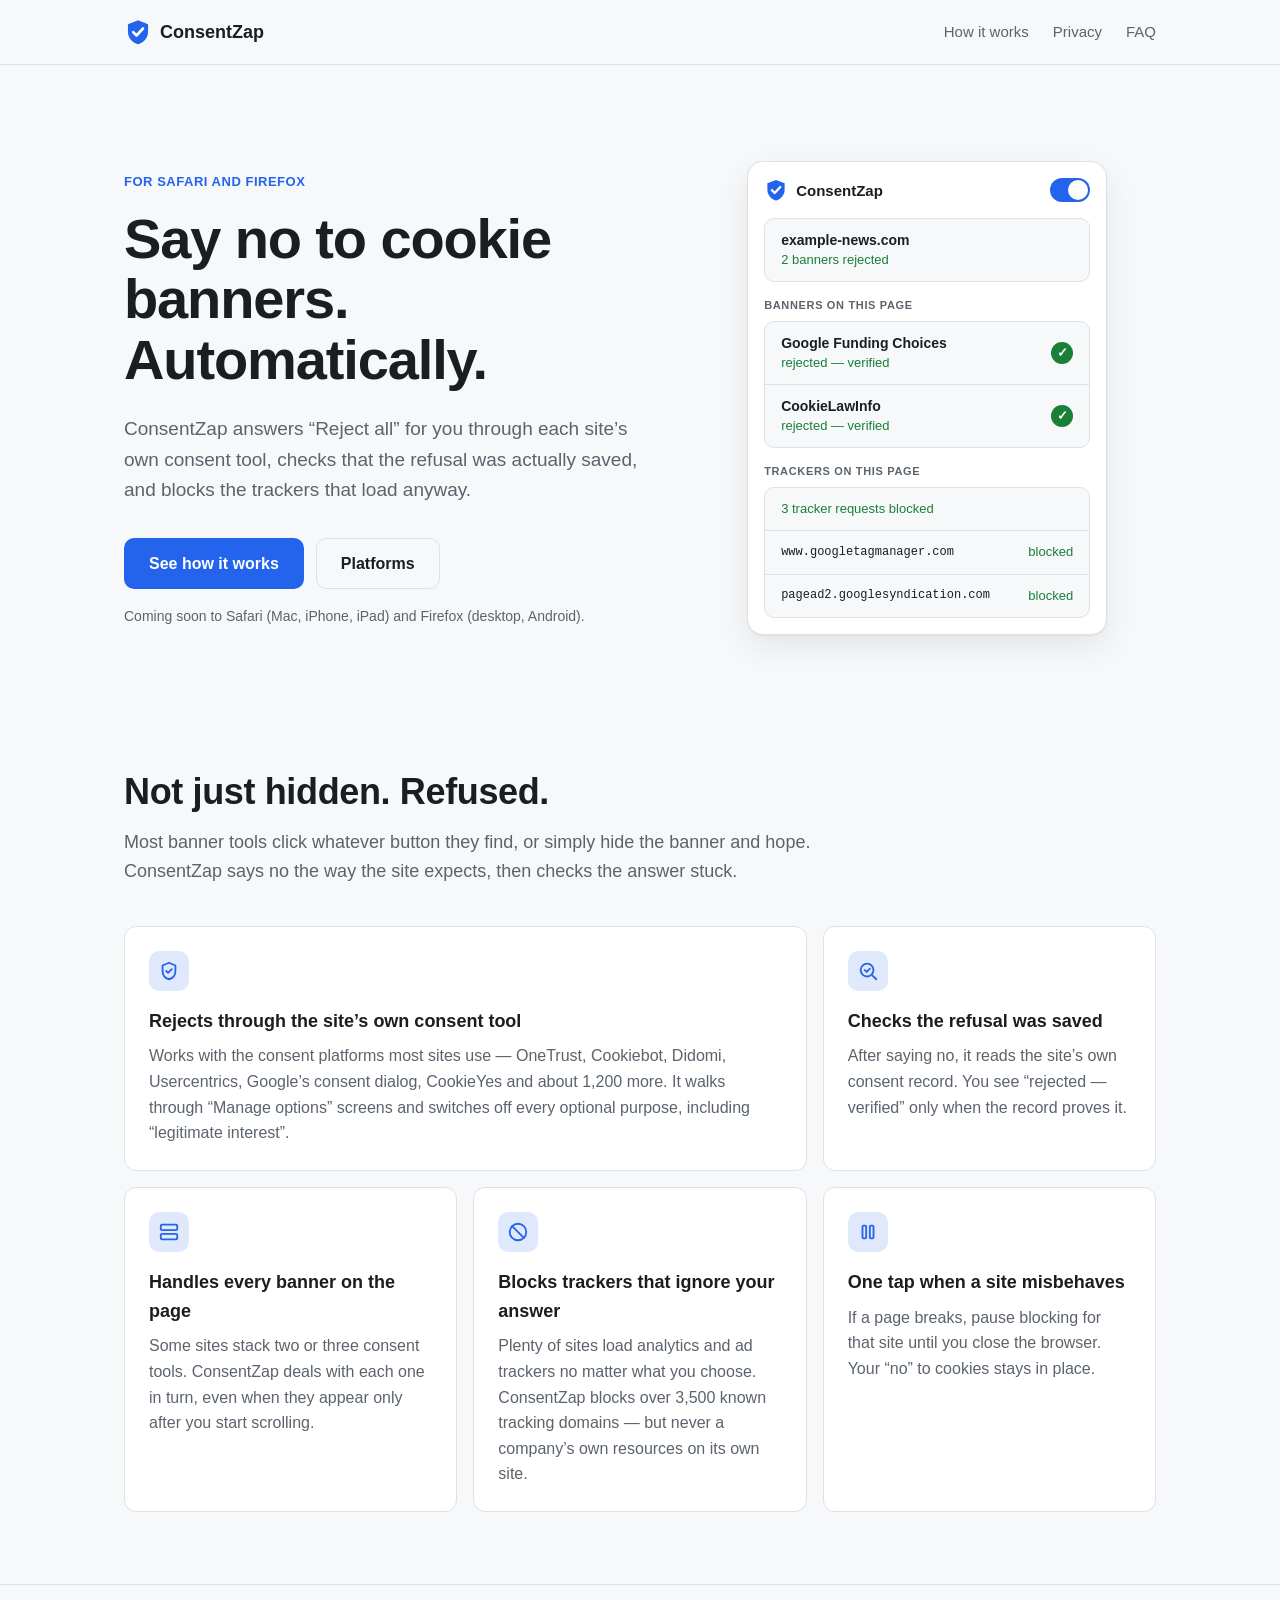
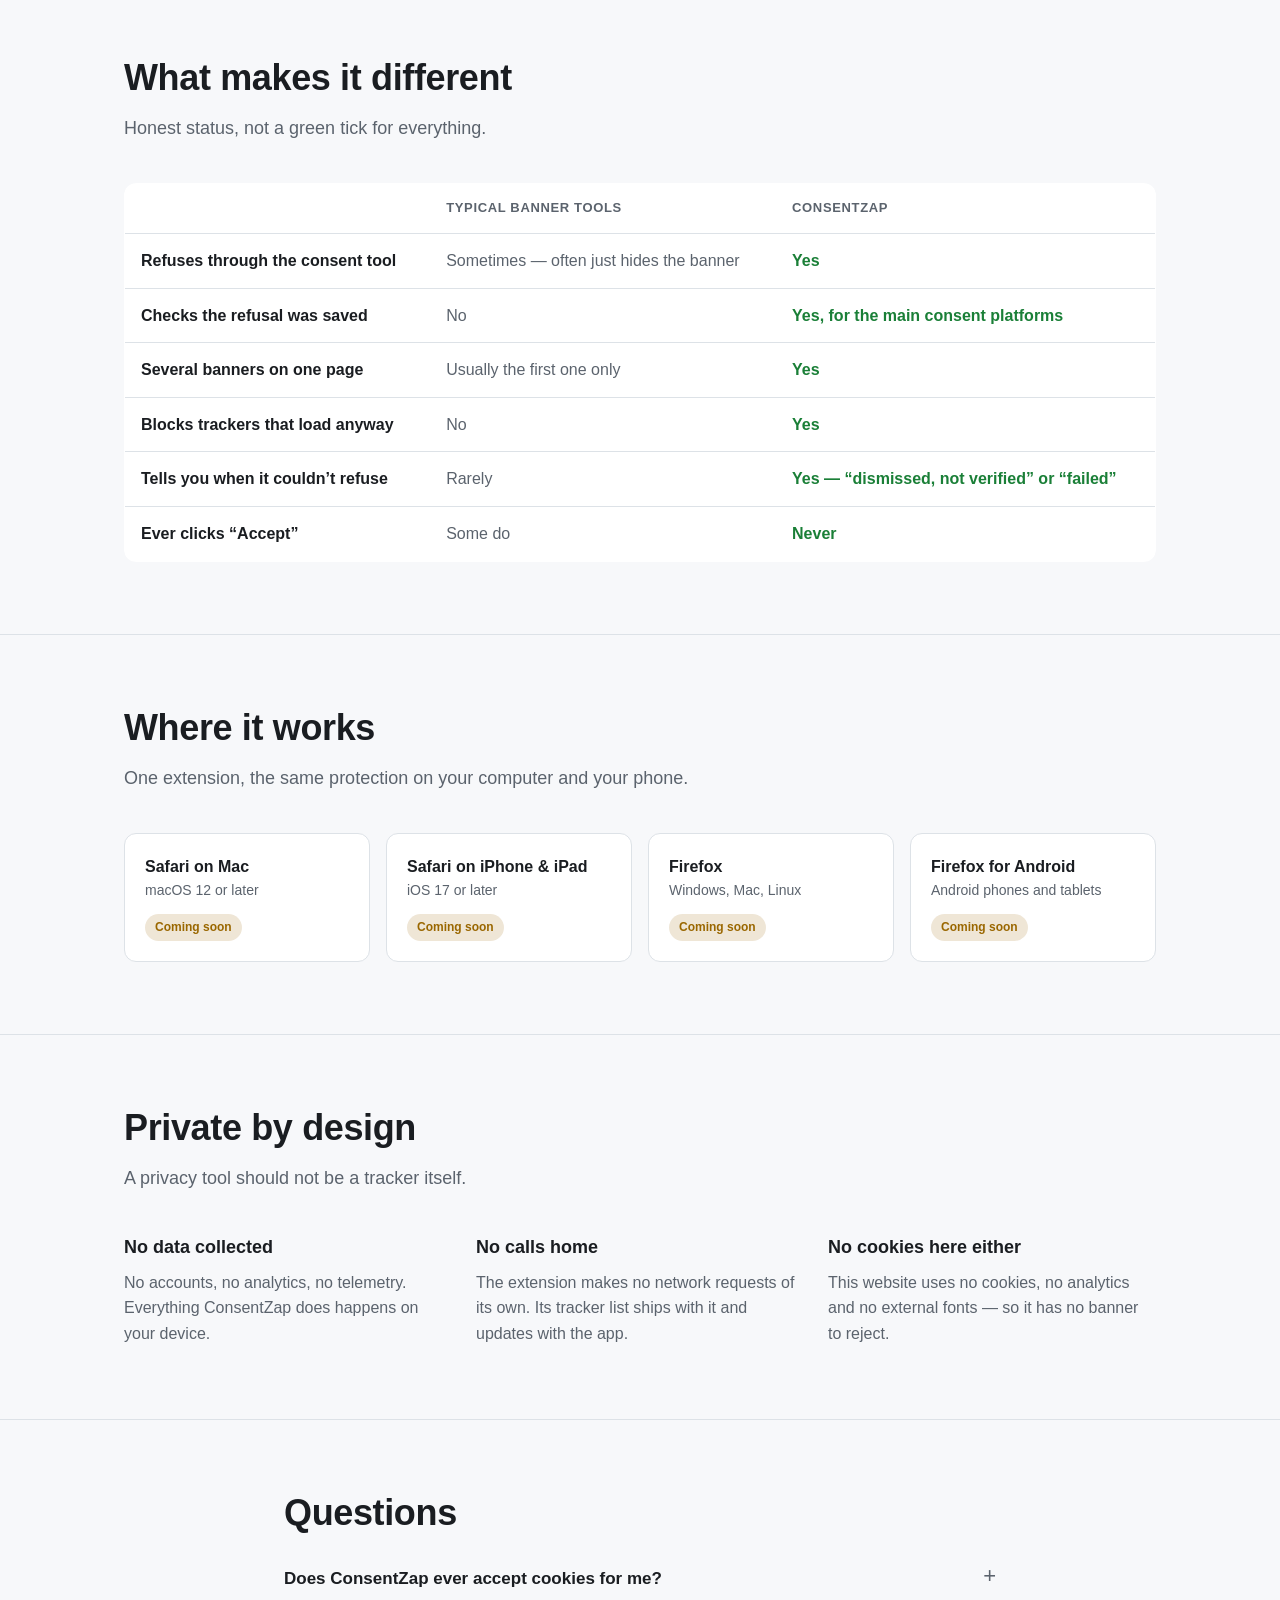
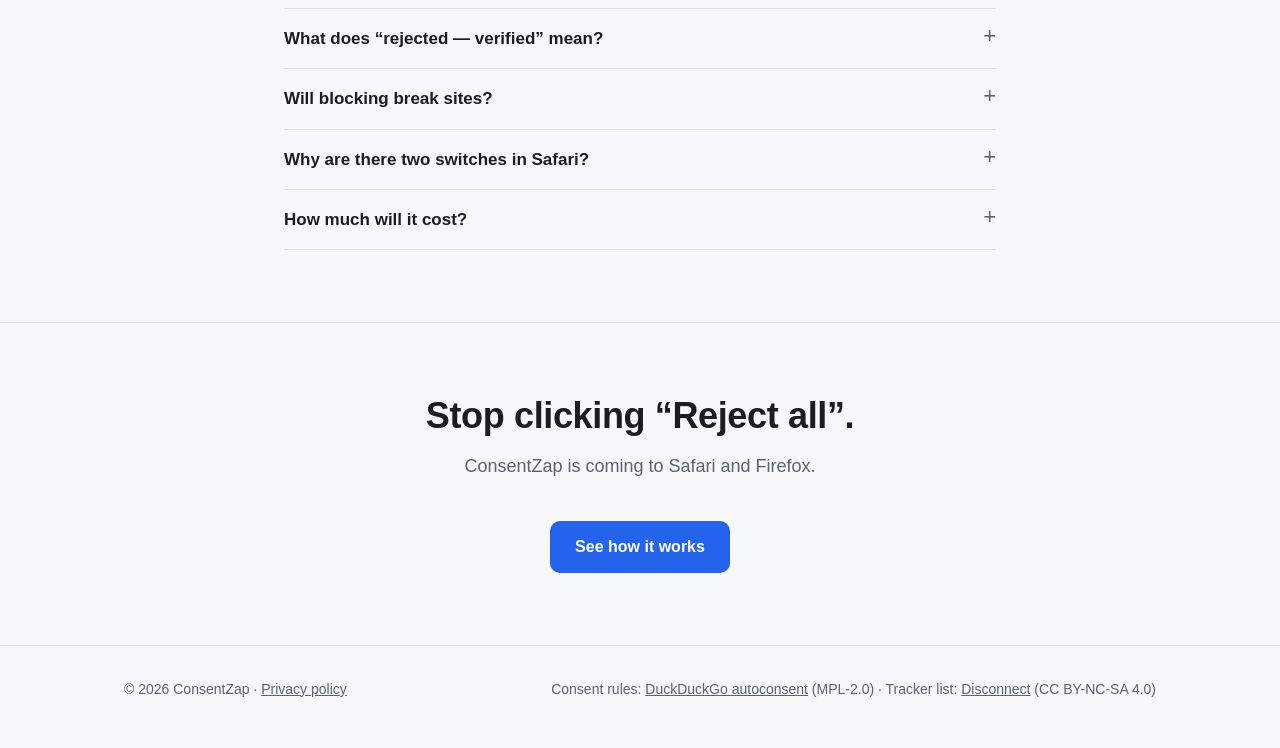
==== index.html @ 4e9bf356 "ConsentZap landing page and privacy policy Co-Authored-By: Claude Opus 5.5 <noreply@anthropic.com>" ====
<!doctype html>
<html lang="en">
<head>
  <meta charset="utf-8">
  <meta name="viewport" content="width=device-width, initial-scale=1">
  <title>ConsentZap — say no to cookie banners, automatically</title>
  <meta name="description" content="ConsentZap rejects cookie-consent banners through each site's own consent tool, checks the refusal was saved, and blocks trackers that load anyway. Safari and Firefox. Collects no data.">
  <meta property="og:title" content="ConsentZap — say no to cookie banners, automatically">
  <meta property="og:description" content="Rejects cookie banners for you, checks the refusal was saved, blocks trackers. No data collected.">
  <meta property="og:url" content="https://consentzap.app/">
  <meta property="og:type" content="website">
  <link rel="icon" href="favicon.svg" type="image/svg+xml">
  <link rel="stylesheet" href="style.css">
</head>
<body>
  <header class="nav">
    <div class="wrap">
      <a class="brand" href="/" aria-label="ConsentZap home">
        <svg viewBox="0 0 32 32" aria-hidden="true"><path d="M16 2.5 4.5 7v8.6c0 7 4.9 12.5 11.5 14.4 6.6-1.9 11.5-7.4 11.5-14.4V7Z" fill="#2463eb"/><path d="m10.5 16.2 3.8 3.8 7.4-8" fill="none" stroke="#fff" stroke-width="3" stroke-linecap="round" stroke-linejoin="round"/></svg>
        ConsentZap
      </a>
      <nav class="nav-links" aria-label="Main">
        <a class="hide-narrow" href="#how">How it works</a>
        <a class="hide-narrow" href="#privacy">Privacy</a>
        <a href="#faq">FAQ</a>
      </nav>
    </div>
  </header>

  <main>
    <div class="hero">
      <div class="wrap">
        <div>
          <p class="eyebrow">For Safari and Firefox</p>
          <h1>Say no to cookie banners. Automatically.</h1>
          <p class="lede">ConsentZap answers “Reject all” for you through each site’s own consent tool, checks that the refusal was actually saved, and blocks the trackers that load anyway.</p>
          <div class="actions">
            <a class="btn btn-primary" href="#how">See how it works</a>
            <a class="btn btn-secondary" href="#platforms">Platforms</a>
          </div>
          <p class="note">Coming soon to Safari (Mac, iPhone, iPad) and Firefox (desktop, Android).</p>
        </div>

        <figure class="mock" aria-label="The ConsentZap popup on a news site">
          <div class="mock-head">
            <svg viewBox="0 0 32 32" width="24" height="24" aria-hidden="true"><path d="M16 2.5 4.5 7v8.6c0 7 4.9 12.5 11.5 14.4 6.6-1.9 11.5-7.4 11.5-14.4V7Z" fill="#2463eb"/><path d="m10.5 16.2 3.8 3.8 7.4-8" fill="none" stroke="#fff" stroke-width="3" stroke-linecap="round" stroke-linejoin="round"/></svg>
            <strong>ConsentZap</strong>
            <span class="switch" aria-hidden="true"></span>
          </div>
          <div class="card"><div class="row"><div class="grow"><div class="t">example-news.com</div><div class="s ok">2 banners rejected</div></div></div></div>
          <p class="label">Banners on this page</p>
          <div class="card">
            <div class="row"><div class="grow"><div class="t">Google Funding Choices</div><div class="s ok">rejected — verified</div></div><span class="check" aria-hidden="true">✓</span></div>
            <div class="row"><div class="grow"><div class="t">CookieLawInfo</div><div class="s ok">rejected — verified</div></div><span class="check" aria-hidden="true">✓</span></div>
          </div>
          <p class="label">Trackers on this page</p>
          <div class="card">
            <div class="row"><div class="grow"><div class="s ok">3 tracker requests blocked</div></div></div>
            <div class="row"><div class="grow host">www.googletagmanager.com</div><span class="s ok">blocked</span></div>
            <div class="row"><div class="grow host">pagead2.googlesyndication.com</div><span class="s ok">blocked</span></div>
          </div>
        </figure>
      </div>
    </div>

    <section id="how">
      <div class="wrap">
        <h2>Not just hidden. Refused.</h2>
        <p class="section-lede">Most banner tools click whatever button they find, or simply hide the banner and hope. ConsentZap says no the way the site expects, then checks the answer stuck.</p>
        <div class="features">
          <article class="feature wide">
            <div class="icon"><svg viewBox="0 0 24 24" fill="none" stroke="currentColor" stroke-width="2" stroke-linecap="round" stroke-linejoin="round" aria-hidden="true"><path d="M9 12l2 2 4-4"/><path d="M12 3l7 3v6c0 4.5-3 8-7 9-4-1-7-4.5-7-9V6z"/></svg></div>
            <h3>Rejects through the site’s own consent tool</h3>
            <p>Works with the consent platforms most sites use — OneTrust, Cookiebot, Didomi, Usercentrics, Google’s consent dialog, CookieYes and about 1,200 more. It walks through “Manage options” screens and switches off every optional purpose, including “legitimate interest”.</p>
          </article>
          <article class="feature">
            <div class="icon"><svg viewBox="0 0 24 24" fill="none" stroke="currentColor" stroke-width="2" stroke-linecap="round" stroke-linejoin="round" aria-hidden="true"><circle cx="11" cy="11" r="7"/><path d="m21 21-4.3-4.3"/><path d="m8.5 11 2 2 3.5-3.5"/></svg></div>
            <h3>Checks the refusal was saved</h3>
            <p>After saying no, it reads the site’s own consent record. You see “rejected — verified” only when the record proves it.</p>
          </article>
          <article class="feature">
            <div class="icon"><svg viewBox="0 0 24 24" fill="none" stroke="currentColor" stroke-width="2" stroke-linecap="round" stroke-linejoin="round" aria-hidden="true"><rect x="3" y="4" width="18" height="6" rx="1.5"/><rect x="3" y="14" width="18" height="6" rx="1.5"/></svg></div>
            <h3>Handles every banner on the page</h3>
            <p>Some sites stack two or three consent tools. ConsentZap deals with each one in turn, even when they appear only after you start scrolling.</p>
          </article>
          <article class="feature">
            <div class="icon"><svg viewBox="0 0 24 24" fill="none" stroke="currentColor" stroke-width="2" stroke-linecap="round" stroke-linejoin="round" aria-hidden="true"><circle cx="12" cy="12" r="9"/><path d="M5.6 5.6l12.8 12.8"/></svg></div>
            <h3>Blocks trackers that ignore your answer</h3>
            <p>Plenty of sites load analytics and ad trackers no matter what you choose. ConsentZap blocks over 3,500 known tracking domains — but never a company’s own resources on its own site.</p>
          </article>
          <article class="feature">
            <div class="icon"><svg viewBox="0 0 24 24" fill="none" stroke="currentColor" stroke-width="2" stroke-linecap="round" stroke-linejoin="round" aria-hidden="true"><rect x="6" y="5" width="4" height="14" rx="1"/><rect x="14" y="5" width="4" height="14" rx="1"/></svg></div>
            <h3>One tap when a site misbehaves</h3>
            <p>If a page breaks, pause blocking for that site until you close the browser. Your “no” to cookies stays in place.</p>
          </article>
        </div>
      </div>
    </section>

    <section>
      <div class="wrap">
        <h2>What makes it different</h2>
        <p class="section-lede">Honest status, not a green tick for everything.</p>
        <div class="compare-wrap">
          <table class="compare">
            <thead><tr><th scope="col"></th><th scope="col">Typical banner tools</th><th scope="col">ConsentZap</th></tr></thead>
            <tbody>
              <tr><td>Refuses through the consent tool</td><td class="no">Sometimes — often just hides the banner</td><td class="yes">Yes</td></tr>
              <tr><td>Checks the refusal was saved</td><td class="no">No</td><td class="yes">Yes, for the main consent platforms</td></tr>
              <tr><td>Several banners on one page</td><td class="no">Usually the first one only</td><td class="yes">Yes</td></tr>
              <tr><td>Blocks trackers that load anyway</td><td class="no">No</td><td class="yes">Yes</td></tr>
              <tr><td>Tells you when it couldn’t refuse</td><td class="no">Rarely</td><td class="yes">Yes — “dismissed, not verified” or “failed”</td></tr>
              <tr><td>Ever clicks “Accept”</td><td class="no">Some do</td><td class="yes">Never</td></tr>
            </tbody>
          </table>
        </div>
      </div>
    </section>

    <section id="platforms">
      <div class="wrap">
        <h2>Where it works</h2>
        <p class="section-lede">One extension, the same protection on your computer and your phone.</p>
        <div class="platforms">
          <div class="platform"><div class="t">Safari on Mac</div><div class="s">macOS 12 or later</div><span class="badge">Coming soon</span></div>
          <div class="platform"><div class="t">Safari on iPhone &amp; iPad</div><div class="s">iOS 17 or later</div><span class="badge">Coming soon</span></div>
          <div class="platform"><div class="t">Firefox</div><div class="s">Windows, Mac, Linux</div><span class="badge">Coming soon</span></div>
          <div class="platform"><div class="t">Firefox for Android</div><div class="s">Android phones and tablets</div><span class="badge">Coming soon</span></div>
        </div>
      </div>
    </section>

    <section id="privacy">
      <div class="wrap">
        <h2>Private by design</h2>
        <p class="section-lede">A privacy tool should not be a tracker itself.</p>
        <div class="privacy">
          <div><strong>No data collected</strong><p>No accounts, no analytics, no telemetry. Everything ConsentZap does happens on your device.</p></div>
          <div><strong>No calls home</strong><p>The extension makes no network requests of its own. Its tracker list ships with it and updates with the app.</p></div>
          <div><strong>No cookies here either</strong><p>This website uses no cookies, no analytics and no external fonts — so it has no banner to reject.</p></div>
        </div>
      </div>
    </section>

    <section id="faq">
      <div class="wrap faq">
        <h2>Questions</h2>
        <details><summary>Does ConsentZap ever accept cookies for me?</summary><p>No. It only ever chooses “reject” or the most restrictive option a site offers. If a site leaves no way to refuse, ConsentZap tells you instead of clicking “Accept”.</p></details>
        <details><summary>What does “rejected — verified” mean?</summary><p>After refusing, ConsentZap reads the consent record the site itself stores (for example its consent cookie or the industry-standard TCF data) and confirms every optional purpose is off. If it can only hide a banner, it says “dismissed — rejection not verified”.</p></details>
        <details><summary>Will blocking break sites?</summary><p>Rarely. Video embeds, fonts, login buttons and anti-bot checks are never blocked, and a company’s own resources load on its own site. If a page still misbehaves, pause blocking for that site with one tap.</p></details>
        <details><summary>Why are there two switches in Safari?</summary><p>Safari runs tracker blocking as a separate “content blocker”. Turn on both <em>ConsentZap</em> and <em>ConsentZap Blocker</em> in Safari’s Extensions settings.</p></details>
        <details><summary>How much will it cost?</summary><p>Pricing will be announced at launch.</p></details>
      </div>
    </section>

    <section class="cta">
      <div class="wrap">
        <h2>Stop clicking “Reject all”.</h2>
        <p class="section-lede">ConsentZap is coming to Safari and Firefox.</p>
        <div class="actions"><a class="btn btn-primary" href="#how">See how it works</a></div>
      </div>
    </section>
  </main>

  <footer>
    <div class="wrap">
      <div>© 2026 ConsentZap · <a href="privacy.html">Privacy policy</a></div>
      <div>Consent rules: <a href="https://github.com/duckduckgo/autoconsent">DuckDuckGo autoconsent</a> (MPL-2.0) · Tracker list: <a href="https://disconnect.me/trackerprotection">Disconnect</a> (CC BY-NC-SA 4.0)</div>
    </div>
  </footer>
</body>
</html>
---- style.css ----
/* ConsentZap site. No external resources: system fonts, inline SVG, no tracking. 8 px grid. */
:root {
  --bg: #f7f8fa;
  --surface: #ffffff;
  --fg: #1a1d21;
  --muted: #5b636d;
  --border: #dde2e7;
  --accent: #2463eb;
  --accent-strong: #1b4fc4;
  --accent-fg: #ffffff;
  --ok: #1a7f37;
  --warn: #9a6700;
  --radius: 12px;
  --max: 1080px;
  color-scheme: light;
}
@media (prefers-color-scheme: dark) {
  :root {
    --bg: #111317;
    --surface: #1b1e23;
    --fg: #e8ecf1;
    --muted: #9aa3ad;
    --border: #2d3238;
    --accent: #5b8fff;
    --accent-strong: #7aa5ff;
    --accent-fg: #0b1220;
    --ok: #3fb950;
    --warn: #d29922;
    color-scheme: dark;
  }
}

* { box-sizing: border-box; }
html { scroll-behavior: smooth; }
@media (prefers-reduced-motion: reduce) { html { scroll-behavior: auto; } }
body {
  margin: 0;
  background: var(--bg);
  color: var(--fg);
  font: 16px/1.6 -apple-system, BlinkMacSystemFont, "Segoe UI", Roboto, "Helvetica Neue", sans-serif;
  -webkit-font-smoothing: antialiased;
}
a { color: var(--accent); }
a:focus-visible, button:focus-visible { outline: 2px solid var(--accent); outline-offset: 3px; border-radius: 4px; }
.wrap { max-width: var(--max); margin: 0 auto; padding: 0 24px; }
@media (max-width: 480px) { .wrap { padding: 0 16px; } }

/* Nav */
.nav { border-bottom: 1px solid var(--border); background: var(--bg); position: sticky; top: 0; z-index: 10; }
.nav .wrap { display: flex; align-items: center; justify-content: space-between; height: 64px; gap: 16px; }
.brand { display: flex; align-items: center; gap: 8px; color: var(--fg); text-decoration: none; font-weight: 700; font-size: 18px; }
.brand svg { width: 28px; height: 28px; }
.nav-links { display: flex; gap: 24px; align-items: center; }
.nav-links a { color: var(--muted); text-decoration: none; font-size: 15px; }
.nav-links a:hover { color: var(--fg); }
@media (max-width: 640px) { .nav-links .hide-narrow { display: none; } }

/* Buttons */
.btn {
  display: inline-flex; align-items: center; justify-content: center; gap: 8px;
  min-height: 48px; padding: 12px 24px; border-radius: 10px;
  font: inherit; font-weight: 600; text-decoration: none; cursor: pointer;
  border: 1px solid transparent;
}
.btn-primary { background: var(--accent); color: var(--accent-fg); }
.btn-primary:hover { background: var(--accent-strong); }
.btn-secondary { background: transparent; color: var(--fg); border-color: var(--border); }
.btn-secondary:hover { border-color: var(--muted); }

/* Hero */
.hero { padding: 96px 0 64px; }
.hero .wrap { display: grid; grid-template-columns: minmax(0, 1.15fr) minmax(0, 1fr); gap: 48px; align-items: center; }
@media (max-width: 880px) { .hero { padding: 56px 0 40px; } .hero .wrap { grid-template-columns: minmax(0, 1fr); } }
.eyebrow { display: inline-block; font-size: 13px; font-weight: 600; letter-spacing: 0.04em; text-transform: uppercase; color: var(--accent); margin: 0 0 16px; }
h1 { overflow-wrap: break-word; font-size: clamp(34px, 5.2vw, 56px); line-height: 1.08; letter-spacing: -0.02em; margin: 0 0 24px; }
.lede { font-size: 19px; color: var(--muted); margin: 0 0 32px; max-width: 34em; }
.actions { display: flex; gap: 12px; flex-wrap: wrap; }
.note { font-size: 14px; color: var(--muted); margin: 16px 0 0; }

/* Popup mock (mirrors the real extension popup) */
.mock {
  background: var(--surface); border: 1px solid var(--border); border-radius: 16px;
  padding: 16px; max-width: 360px; justify-self: center; width: 100%; margin: 0;
  box-shadow: 0 1px 2px rgba(0,0,0,.06), 0 12px 32px rgba(0,0,0,.08);
  font-size: 14px; line-height: 1.4;
}
.mock-head { display: flex; align-items: center; gap: 8px; margin-bottom: 16px; }
.mock-head strong { flex: 1; font-size: 15px; }
.switch { width: 40px; height: 24px; border-radius: 12px; background: var(--accent); position: relative; }
.switch::after { content: ""; position: absolute; top: 2px; right: 2px; width: 20px; height: 20px; border-radius: 50%; background: #fff; }
.card { border: 1px solid var(--border); border-radius: 10px; background: var(--bg); }
.card .row { display: flex; align-items: center; gap: 8px; padding: 12px 16px; }
.card .row + .row { border-top: 1px solid var(--border); }
.row .grow { flex: 1; min-width: 0; overflow-wrap: anywhere; }
.row .t { font-weight: 600; }
.row .s { font-size: 13px; color: var(--muted); }
.row .s.ok { color: var(--ok); }
.label { font-size: 11px; font-weight: 600; letter-spacing: .06em; text-transform: uppercase; color: var(--muted); margin: 16px 0 8px; }
.check { width: 22px; height: 22px; border-radius: 50%; background: var(--ok); color: #fff; display: grid; place-items: center; font-size: 13px; font-weight: 700; flex: none; }
.host { font-family: ui-monospace, SFMono-Regular, Menlo, monospace; font-size: 12px; }

/* Sections */
section { padding: 72px 0; }
section + section { border-top: 1px solid var(--border); }
h2 { font-size: clamp(28px, 3.4vw, 36px); line-height: 1.15; letter-spacing: -0.01em; margin: 0 0 16px; }
.section-lede { color: var(--muted); font-size: 18px; margin: 0 0 40px; max-width: 40em; }

.features { display: grid; grid-template-columns: repeat(3, 1fr); gap: 16px; }
@media (max-width: 880px) { .features { grid-template-columns: 1fr; } }
.feature { background: var(--surface); border: 1px solid var(--border); border-radius: var(--radius); padding: 24px; }
.feature.wide { grid-column: span 2; }
@media (max-width: 880px) { .feature.wide { grid-column: auto; } }
.feature h3 { font-size: 18px; margin: 16px 0 8px; }
.feature p { margin: 0; color: var(--muted); }
.icon { width: 40px; height: 40px; border-radius: 10px; display: grid; place-items: center; background: color-mix(in srgb, var(--accent) 14%, transparent); color: var(--accent); }
.icon svg { width: 22px; height: 22px; }

/* Compare */
.compare { width: 100%; border-collapse: collapse; background: var(--surface); border: 1px solid var(--border); border-radius: var(--radius); overflow: hidden; }
.compare-wrap { overflow-x: auto; border-radius: var(--radius); }
.compare th, .compare td { text-align: left; padding: 14px 16px; border-bottom: 1px solid var(--border); vertical-align: top; }
.compare tr:last-child td { border-bottom: 0; }
.compare th { font-size: 13px; text-transform: uppercase; letter-spacing: .05em; color: var(--muted); font-weight: 600; }
.compare td:first-child { font-weight: 600; }
.yes { color: var(--ok); font-weight: 600; }
.no { color: var(--muted); }

/* Platforms */
.platforms { display: grid; grid-template-columns: repeat(4, 1fr); gap: 16px; }
@media (max-width: 880px) { .platforms { grid-template-columns: repeat(2, 1fr); } }
@media (max-width: 480px) { .platforms { grid-template-columns: 1fr; } }
.platform { background: var(--surface); border: 1px solid var(--border); border-radius: var(--radius); padding: 20px; }
.platform .t { font-weight: 700; }
.platform .s { color: var(--muted); font-size: 14px; }
.badge { display: inline-block; margin-top: 12px; font-size: 12px; font-weight: 600; padding: 4px 10px; border-radius: 999px; background: color-mix(in srgb, var(--warn) 16%, transparent); color: var(--warn); }

/* Privacy band */
.privacy { display: grid; grid-template-columns: repeat(3, 1fr); gap: 24px; }
@media (max-width: 880px) { .privacy { grid-template-columns: 1fr; } }
.privacy p { margin: 8px 0 0; color: var(--muted); }
.privacy strong { font-size: 18px; }

/* FAQ */
.faq { max-width: 760px; }
.faq details { border-bottom: 1px solid var(--border); padding: 16px 0; }
.faq summary { cursor: pointer; font-weight: 600; font-size: 17px; list-style: none; display: flex; justify-content: space-between; gap: 16px; }
.faq summary::-webkit-details-marker { display: none; }
.faq summary::after { content: "+"; color: var(--muted); font-weight: 400; font-size: 22px; line-height: 1; }
.faq details[open] summary::after { content: "–"; }
.faq details p { color: var(--muted); margin: 12px 0 0; }

/* CTA + footer */
.cta { text-align: center; }
.cta .section-lede { margin-left: auto; margin-right: auto; }
.cta .actions { justify-content: center; }
footer { border-top: 1px solid var(--border); padding: 32px 0 48px; color: var(--muted); font-size: 14px; }
footer .wrap { display: flex; justify-content: space-between; gap: 16px; flex-wrap: wrap; }
footer a { color: var(--muted); }

/* Prose (privacy page) */
.prose { max-width: 70ch; padding: 64px 0; }
.prose h1 { font-size: 40px; }
.prose h2 { font-size: 22px; margin-top: 40px; }
.prose p, .prose li { color: var(--muted); }
.prose strong { color: var(--fg); }
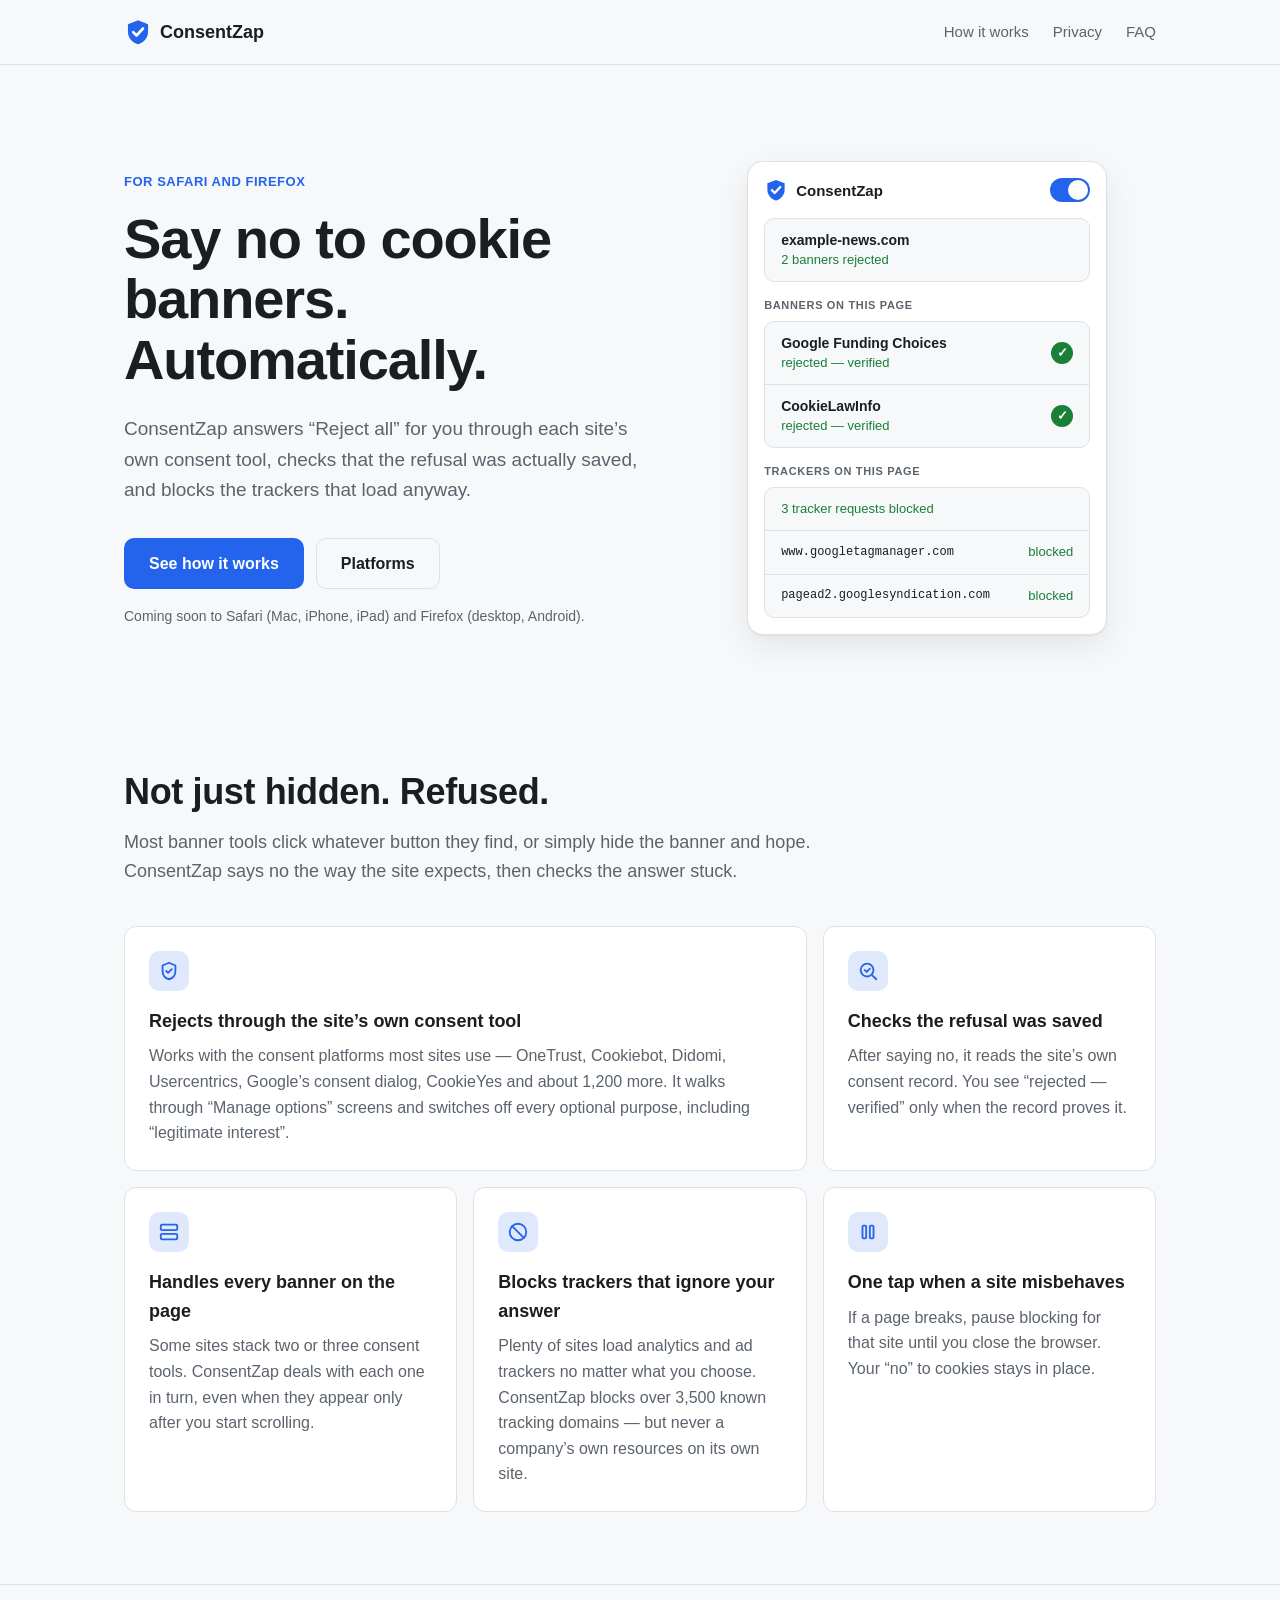
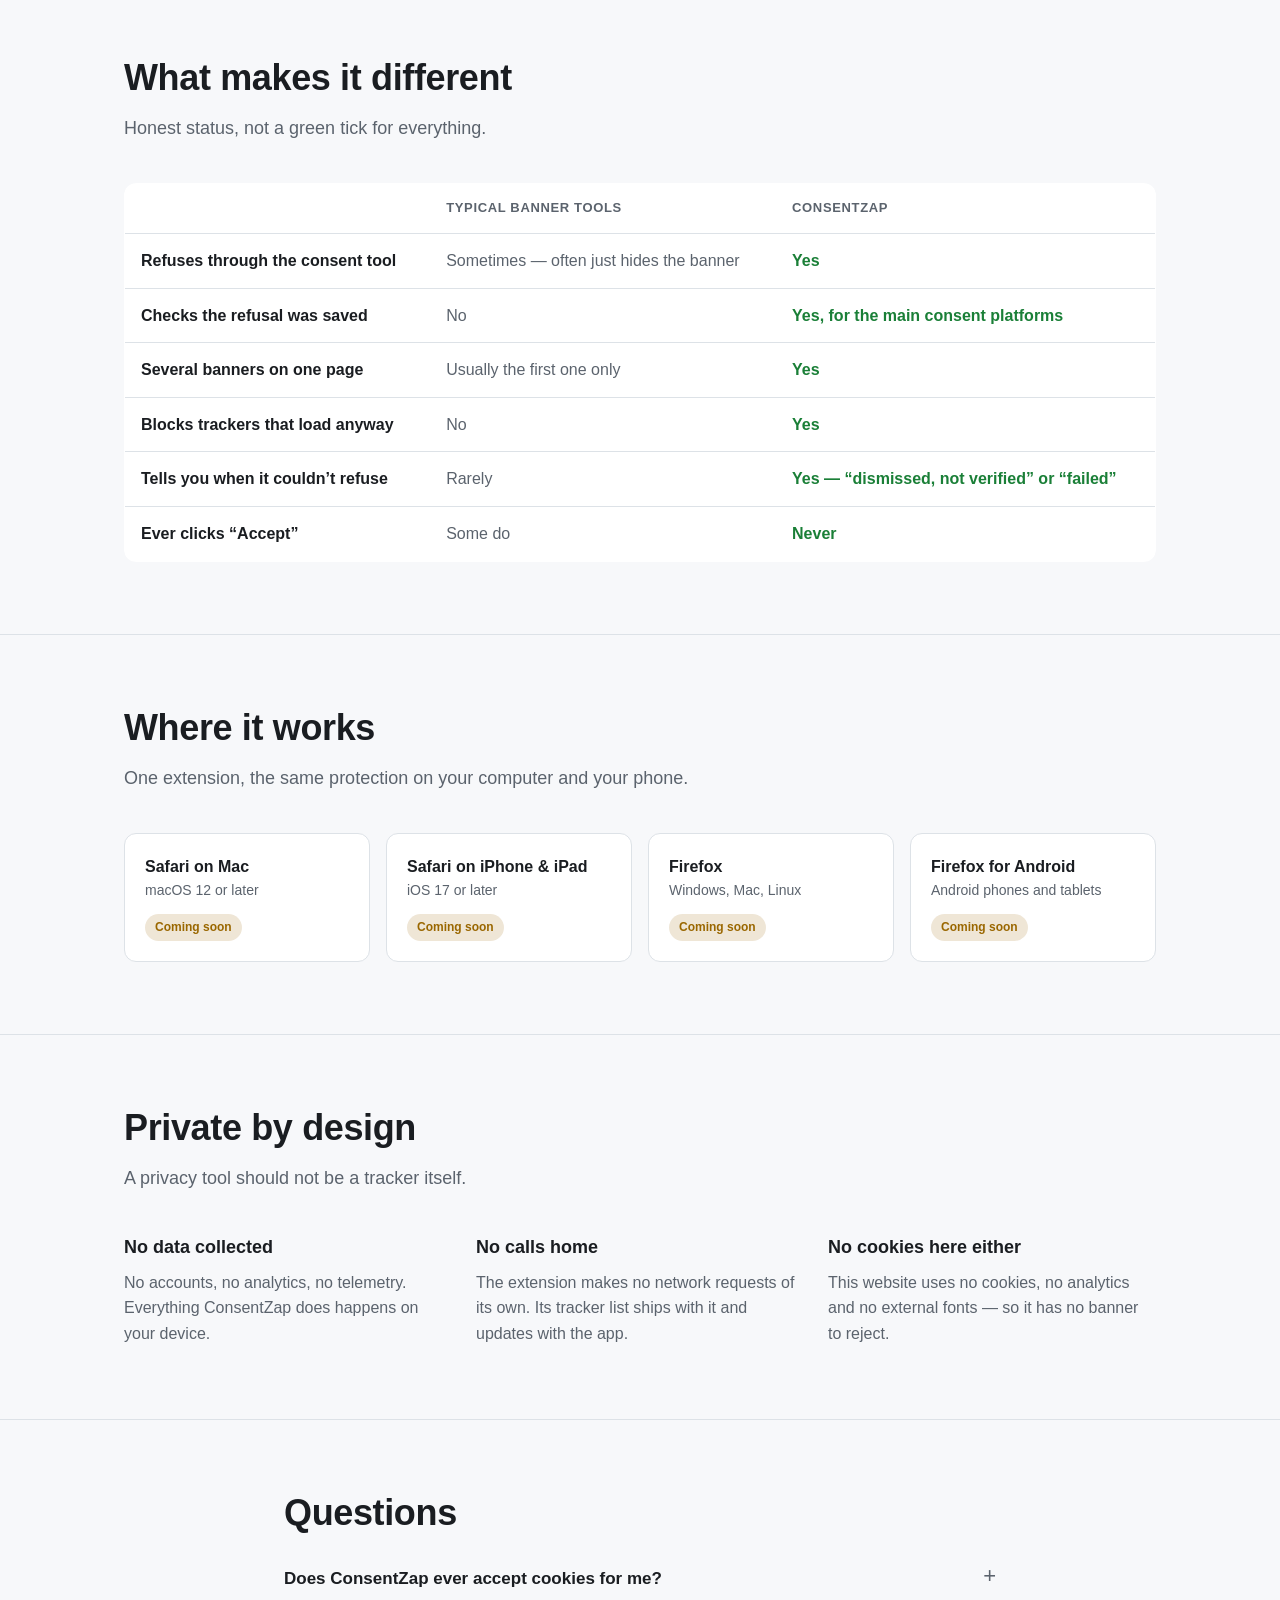
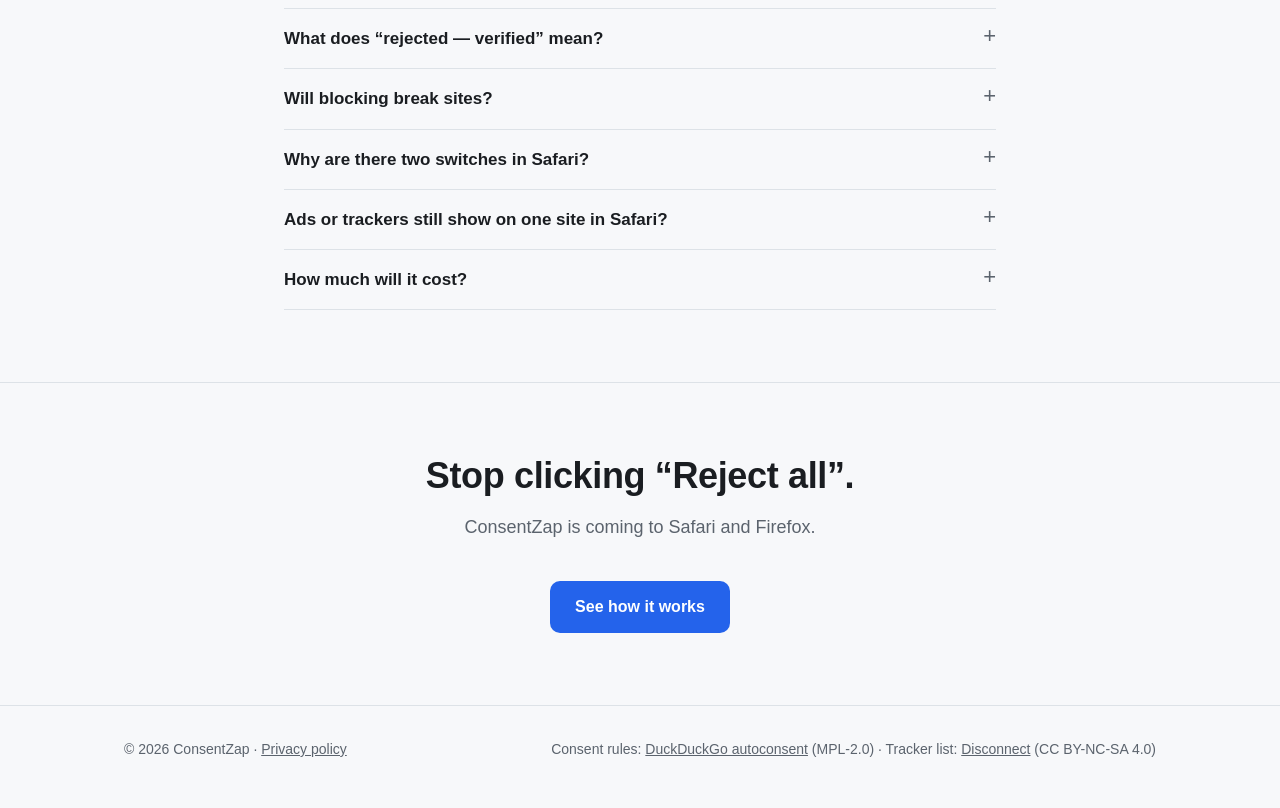
==== commit b64c6165: "FAQ: Safari per-site content blocker switch Co-Authored-By: Claude Opus 5.5 <noreply@anthropic.com>" ====
--- a/index.html
+++ b/index.html
@@ -9,8 +9,21 @@
   <meta property="og:description" content="Rejects cookie banners for you, checks the refusal was saved, blocks trackers. No data collected.">
   <meta property="og:url" content="https://consentzap.app/">
   <meta property="og:type" content="website">
+  <link rel="canonical" href="https://consentzap.app/">
   <link rel="icon" href="favicon.svg" type="image/svg+xml">
   <link rel="stylesheet" href="style.css">
+  <script type="application/ld+json">
+  {
+    "@context": "https://schema.org",
+    "@type": "SoftwareApplication",
+    "name": "ConsentZap",
+    "url": "https://consentzap.app/",
+    "applicationCategory": "BrowserApplication",
+    "operatingSystem": "macOS, iOS, iPadOS, Windows, Linux, Android",
+    "description": "Browser extension for Safari and Firefox that rejects cookie-consent banners through each site's own consent tool, verifies the refusal was saved, and blocks known trackers. Collects no data.",
+    "softwareVersion": "1.0.0"
+  }
+  </script>
 </head>
 <body>
   <header class="nav">
@@ -149,6 +162,7 @@
         <details><summary>What does “rejected — verified” mean?</summary><p>After refusing, ConsentZap reads the consent record the site itself stores (for example its consent cookie or the industry-standard TCF data) and confirms every optional purpose is off. If it can only hide a banner, it says “dismissed — rejection not verified”.</p></details>
         <details><summary>Will blocking break sites?</summary><p>Rarely. Video embeds, fonts, login buttons and anti-bot checks are never blocked, and a company’s own resources load on its own site. If a page still misbehaves, pause blocking for that site with one tap.</p></details>
         <details><summary>Why are there two switches in Safari?</summary><p>Safari runs tracker blocking as a separate “content blocker”. Turn on both <em>ConsentZap</em> and <em>ConsentZap Blocker</em> in Safari’s Extensions settings.</p></details>
+        <details><summary>Ads or trackers still show on one site in Safari?</summary><p>Safari can switch content blockers off for a single site. Open the page menu in the address bar (the “AA” or page-settings button) and choose <em>Turn On Content Blockers</em>. To check every site: Settings → Apps → Safari → Content Blockers, and make sure <em>Other Websites</em> is on.</p></details>
         <details><summary>How much will it cost?</summary><p>Pricing will be announced at launch.</p></details>
       </div>
     </section>
